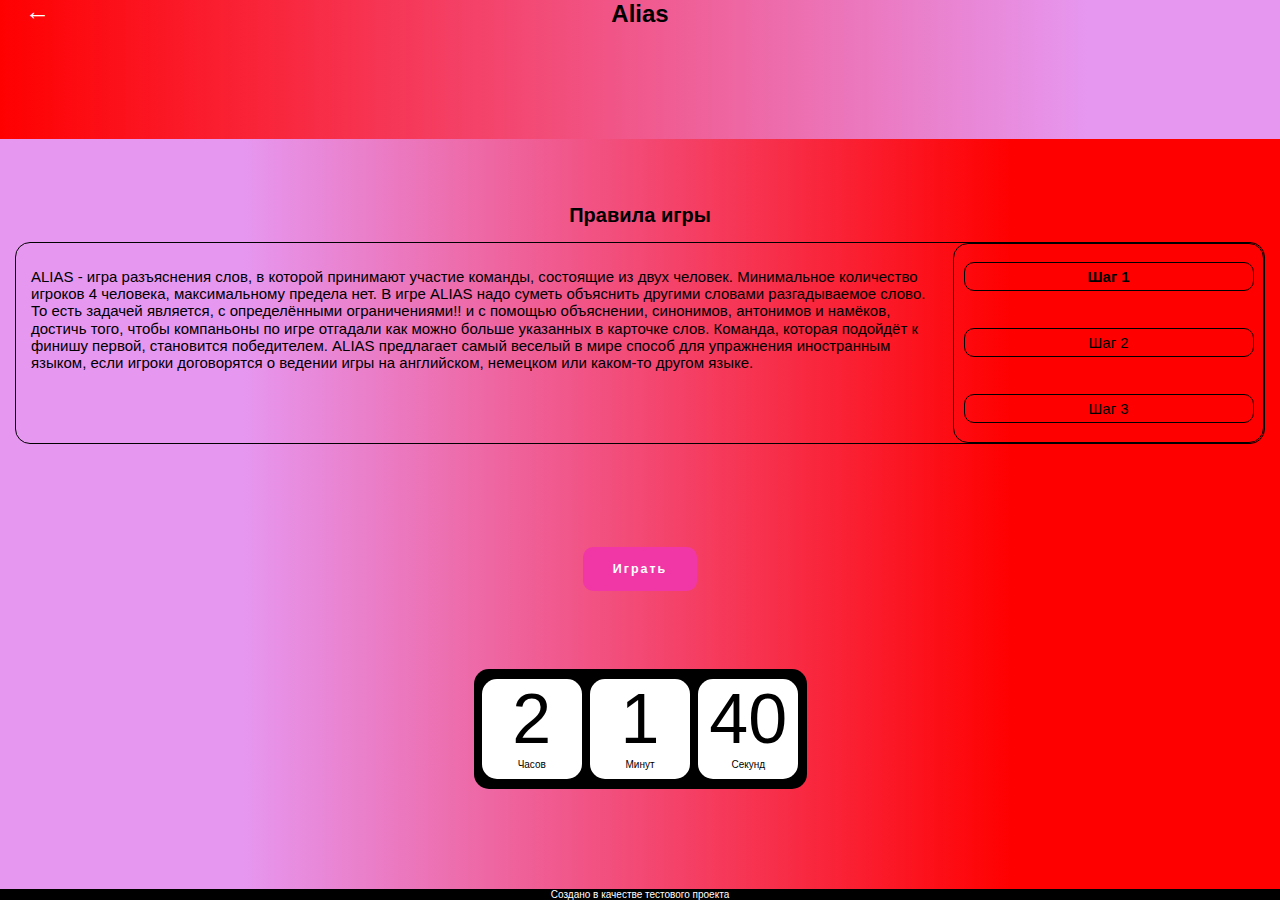
==== Alias/index.html @ d0a63096 "learning further" ====
<!DOCTYPE html>
<html lang="en">
  <head>
    <meta charset="UTF-8" />
    <meta http-equiv="X-UA-Compatible" content="IE=edge" />
    <meta name="viewport" content="width=device-width, initial-scale=1.0" />
    <link rel="stylesheet" href="css/index.css" />
    <script defer src="./scripts/aliasScript.js"></script>
    <title>Alias</title>
  </head>
  <body>
    <header class="header">
      <h1>Alias</h1>
    </header>
    <main class="main">
      <section class="rules">
        <h2 class="rules_head">Правила игры</h2>
        <div class="rules_body">
          <div class="rules_body__content">
            <div class="rules_body__content-item active">
              ALIAS - игра разъяснения слов, в которой принимают участие
              команды, состоящие из двух человек. Минимальное количество игроков
              4 человека, максимальному предела нет. В игре ALIAS надо суметь
              объяснить другими словами разгадываемое слово. То есть задачей
              является, с определёнными ограничениями!! и с помощью объяснении,
              синонимов, антонимов и намёков, достичь того, чтобы компаньоны по
              игре отгадали как можно больше указанных в карточке слов. Команда,
              которая подойдёт к финишу первой, становится победителем. ALIAS
              предлагает самый веселый в мире способ для упражнения иностранным
              языком, если игроки договорятся о ведении игры на английском,
              немецком или каком-то другом языке.
            </div>
            <div class="rules_body__content-item hidden">
              Ход игры Карточки со словами перемешиваются и складываются в
              ячейки коробки. Последнюю карточку каждой колоды переворачивают.
              Это делается для того, чтобы в свое время увидеть, что вся колода
              сыграна и после этого перемешать колоду снова. Очередность ведения
              игры разыгрывается игроками. Команда, которая начинает игру,
              договаривается между собой, кто из членов команды объясняет, а
              кторазгадывает. Разъясняющий берет определенное количество
              карточек в руки (15-20 шт.), а остальные члены команды задают ему
              какой-либо номер от 1 до 8, (номер слова на карточке), например 4.
              (См. Правила касающиеся разъяснений). После каждого правильно
              отгаданного слова он кладет эту карточку на стол и начинает
              разъяснять слово под номером 4 со следующей карточки. Когда песок
              в песочных часах стечёт вниз, остальные команды кричат "пиип".
            </div>
            <div class="rules_body__content-item hidden">
              Минусовые шаги за ошибки Если разъясняющий сделает ошибку в своем
              разъяснении, то ответ не зачитывается и команда получает за это
              штраф в виде одного минусового шага.
            </div>
          </div>
          <div class="rules_body__nav">
            <div class="rules_body__nav-btn rules_body__nav-btn_active">
              Шаг 1
            </div>
            <div class="rules_body__nav-btn">Шаг 2</div>
            <div class="rules_body__nav-btn">Шаг 3</div>
          </div>
        </div>
      </section>
      <div class="play">
        <a href="./playindex.html" class="playBtn">Играть</a>
      </div>
      <section class="timer-section">
        <div class="timer">
          <div class="timer_item">
            <div class="timer_item-count"><span id="hours"></span></div>
            <div class="timer_item-unit">Часов</div>
          </div>
          <div class="timer_item">
            <div class="timer_item-count"><span id="minutes"></span></div>
            <div class="timer_item-unit">Минут</div>
          </div>
          <div class="timer_item">
            <div class="timer_item-count"><span id="seconds"></span></div>
            <div class="timer_item-unit">Секунд</div>
          </div>
        </div>
      </section>
    </main>
    <footer class="footer">Создано в качестве тестового проекта</footer>
    <script src="./scripts/timer.js"></script>
  </body>
</html>
---- Alias/css/index.css ----
html {
  line-height: 1.15;
  -webkit-text-size-adjust: 100%;
}

body {
  margin: 0;
  padding: 0;
  font-size: 20px;
  height: 100%;
  width: 100%;
}

html,
body {
  font-size: 10px;
}

main {
  display: block;
}

hr {
  box-sizing: content-box;
  /* 1 */
  height: 0;
  /* 1 */
  overflow: visible;
  /* 2 */
}

pre {
  font-family: monospace, monospace;
  /* 1 */
  font-size: 1em;
  /* 2 */
}

a {
  background-color: transparent;
  font-family: "Chivo", sans-serif;
  color: #fff;
  text-decoration: none;
  font-size: 1.25rem;
}

abbr[title] {
  border-bottom: none;
  /* 1 */
  text-decoration: underline;
  /* 2 */
  text-decoration: underline dotted;
  /* 2 */
}

b,
strong {
  font-weight: bolder;
}

code,
kbd,
samp {
  font-family: monospace, monospace;
  /* 1 */
  font-size: 1em;
  /* 2 */
}

small {
  font-size: 80%;
}

sub,
sup {
  font-size: 75%;
  line-height: 0;
  position: relative;
  vertical-align: baseline;
}

sub {
  bottom: -0.25em;
}

sup {
  top: -0.5em;
}

img {
  border-style: none;
}

button,
input,
optgroup,
select,
textarea {
  font-family: inherit;
  /* 1 */
  font-size: 100%;
  /* 1 */
  line-height: 1.15;
  /* 1 */
  margin: 0;
  /* 2 */
}

button,
input {
  /* 1 */
  overflow: visible;
}

button,
select {
  /* 1 */
  text-transform: none;
}

button,
[type="button"],
[type="reset"],
[type="submit"] {
  -webkit-appearance: button;
}

button::-moz-focus-inner,
[type="button"]::-moz-focus-inner,
[type="reset"]::-moz-focus-inner,
[type="submit"]::-moz-focus-inner {
  border-style: none;
  padding: 0;
}

button:-moz-focusring,
[type="button"]:-moz-focusring,
[type="reset"]:-moz-focusring,
[type="submit"]:-moz-focusring {
  outline: 1px dotted ButtonText;
}

fieldset {
  padding: 0.35em 0.75em 0.625em;
}

legend {
  box-sizing: border-box;
  /* 1 */
  color: inherit;
  /* 2 */
  display: table;
  /* 1 */
  max-width: 100%;
  /* 1 */
  padding: 0;
  /* 3 */
  white-space: normal;
  /* 1 */
}

progress {
  vertical-align: baseline;
}

textarea {
  overflow: auto;
}

[type="checkbox"],
[type="radio"] {
  box-sizing: border-box;
  /* 1 */
  padding: 0;
  /* 2 */
}

[type="number"]::-webkit-inner-spin-button,
[type="number"]::-webkit-outer-spin-button {
  height: auto;
}

[type="search"] {
  -webkit-appearance: textfield;
  /* 1 */
  outline-offset: -2px;
  /* 2 */
}

[type="search"]::-webkit-search-decoration {
  -webkit-appearance: none;
}

::-webkit-file-upload-button {
  -webkit-appearance: button;
  /* 1 */
  font: inherit;
  /* 2 */
}

details {
  display: block;
}

summary {
  display: list-item;
}

template {
  display: none;
}

[hidden] {
  display: none;
}

.header {
  background: #020024;
  background: linear-gradient(90deg, #020024 0%, red 0%, #e697f0 85%);
}

.header > h1 {
  margin: 0;
  font-size: 24px;
  color: black;
  text-align: center;
  font-family: 'Franklin Gothic Medium', 'Arial Narrow', Arial, sans-serif;
}

.header::before {
  content: '\2190';
  position: absolute;
  font-size: 25px;
  color: white;
  top: -2px;
  left: 25px;
  background-color: transparent;
}

.rules {
  padding: 15px;
  height: 250px;
}

.rules_head {
  margin: 0;
  font-size: 24px;
  color: black;
  text-align: center;
  font-family: 'Franklin Gothic Medium', 'Arial Narrow', Arial, sans-serif;
  font-size: 20px;
  margin-bottom: 15px;
}

.rules_body {
  display: grid;
  grid-template-columns: 3fr 1fr;
  gap: 5px;
  height: 200px;
  border: 1px solid black;
  border-radius: 15px;
}

.rules_body__content {
  padding: 15px 3px 3px 15px;
}

.rules_body__content-item {
  font-family: 'Franklin Gothic Medium', 'Arial Narrow', Arial, sans-serif;
  font-size: 15px;
  padding: 10px 0 10px 0;
}

.rules_body__nav {
  display: flex;
  flex-direction: column;
  align-items: center;
  justify-content: space-around;
  border: 1px solid black;
  border-radius: 15px;
}

.rules_body__nav-btn {
  cursor: pointer;
  width: 90%;
  text-align: center;
  font-family: 'Franklin Gothic Medium', 'Arial Narrow', Arial, sans-serif;
  font-size: 15px;
  padding: 5px;
  border: 1px solid black;
  border-radius: 10px;
}

.rules_body__nav-btn_active {
  font-weight: 800;
}

.active {
  display: block;
  animation: text-focus-in 1s linear both;
}

.hidden {
  display: none;
}

@keyframes text-focus-in {
  0% {
    filter: blur(12px);
    opacity: 0;
  }
  100% {
    filter: blur(0px);
    opacity: 1;
  }
}

.footer {
  font-family: 'Franklin Gothic Medium', 'Arial Narrow', Arial, sans-serif;
  background-color: black;
  color: white;
  text-align: center;
  position: fixed;
  width: 100%;
  left: 0;
  bottom: 0;
}

.play {
  width: 100%;
  height: 200px;
  display: flex;
  align-items: center;
  justify-content: space-around;
}

.playBtn {
  align-self: center;
  text-decoration: none;
  display: block;
  padding: 15px 30px;
  margin: 20px 10px;
  border-radius: 10px;
  box-shadow: 0 0 40px 40px #F137A6 inset, 0 0 0 0 #F137A6;
  font-family: 'Montserrat', sans-serif;
  font-weight: bold;
  letter-spacing: 2px;
  color: white;
  transition: .15s ease-in-out;
}

.playBtn:hover {
  box-shadow: 0 0 10px 0 #F137A6 inset, 0 0 10px 4px #F137A6;
  color: black;
}

.addteam {
  width: 100%;
  height: 100%;
  display: flex;
  flex-direction: column;
  align-items: center;
  justify-content: space-around;
}

.addteam_menu {
  width: 100%;
  display: flex;
  flex-direction: column;
  align-items: center;
  justify-content: space-around;
}

@media screen and (min-width: 900px) {
  .addteam_menu {
    width: 70%;
  }
}

.addteam_menu_header {
  margin: 0;
  font-size: 24px;
  color: black;
  text-align: center;
  font-family: 'Franklin Gothic Medium', 'Arial Narrow', Arial, sans-serif;
}

.addteam_menu_items {
  width: 100%;
  height: 500px;
}

.addteam_menu_items-item {
  border-bottom: solid 1px black;
  height: 62.5px;
  padding: 6px 0 6px 0;
  display: flex;
  flex-direction: column;
  justify-content: flex-start;
}

.addteam_menu_items-item > p {
  display: inline-block;
  text-align: center;
  font-size: 25px;
  color: black;
  text-decoration: none;
  font-family: 'Franklin Gothic Medium', 'Arial Narrow', Arial, sans-serif;
}

.addteam_menu_items-item-remove {
  display: inline-block;
  margin-left: 50px;
  background-color: red;
  border-radius: 25px;
}

.addteam_menu_items-item-remove:hover {
  background-color: #ff8080;
}

.addteam_menu_btn {
  display: block;
  color: white;
  background-color: black;
  border-radius: 10px;
  font-size: 24px;
  text-decoration: none;
  font-family: 'Franklin Gothic Medium', 'Arial Narrow', Arial, sans-serif;
}

.addteam_menu_btn:hover {
  color: black;
  background-color: white;
}

.form_add {
  display: flex;
  flex-direction: column;
  align-items: center;
}

.form_add-btn {
  align-self: center;
  text-decoration: none;
  display: block;
  padding: 15px 30px;
  margin: 0 0;
  border-radius: 10px;
  box-shadow: 0 0 40px 40px #F137A6 inset, 0 0 0 0 #F137A6;
  font-family: 'Montserrat', sans-serif;
  font-weight: bold;
  letter-spacing: 2px;
  color: white;
  transition: .15s ease-in-out;
}

.form_add-btn:hover {
  box-shadow: 0 0 10px 0 #F137A6 inset, 0 0 10px 4px #F137A6;
  color: black;
}

.form_add > input {
  width: 100%;
  border-radius: 10px;
  line-height: 2;
  margin-bottom: 15px;
}

.start_game {
  align-self: center;
  text-decoration: none;
  display: block;
  padding: 15px 30px;
  margin: 20px 0;
  border-radius: 10px;
  box-shadow: 0 0 40px 40px #F137A6 inset, 0 0 0 0 #F137A6;
  font-family: 'Montserrat', sans-serif;
  font-weight: bold;
  letter-spacing: 2px;
  color: white;
  transition: .15s ease-in-out;
}

.start_game:hover {
  box-shadow: 0 0 10px 0 #F137A6 inset, 0 0 10px 4px #F137A6;
  color: black;
}

.timer-section {
  width: 100%;
  display: flex;
  align-items: center;
  justify-content: space-around;
}

.timer {
  background-color: black;
  width: 333px;
  height: 120px;
  border-radius: 15px;
  display: flex;
  flex-direction: row;
  align-items: center;
  justify-content: space-evenly;
}

.timer_item {
  background-color: white;
  height: 100px;
  width: 100px;
  border-radius: 15px;
}

.timer_item-count {
  width: 100%;
  text-align: center;
  height: 80%;
  display: flex;
  align-items: center;
  justify-content: center;
  font-family: 'Franklin Gothic Medium', 'Arial Narrow', Arial, sans-serif;
  font-size: 70px;
}

.timer_item-unit {
  text-align: center;
  width: 100%;
  height: 20%;
  font-family: 'Franklin Gothic Medium', 'Arial Narrow', Arial, sans-serif;
}

body {
  height: 100vh;
  display: grid;
  grid-template-columns: 1fr;
  gap: 50px;
  background: #e697f0;
  background: linear-gradient(90deg, #e697f0 19%, red 79%);
}

.main {
  padding: 0;
  margin: 0;
  width: 100%;
  height: 100%;
}
/*# sourceMappingURL=index.css.map */
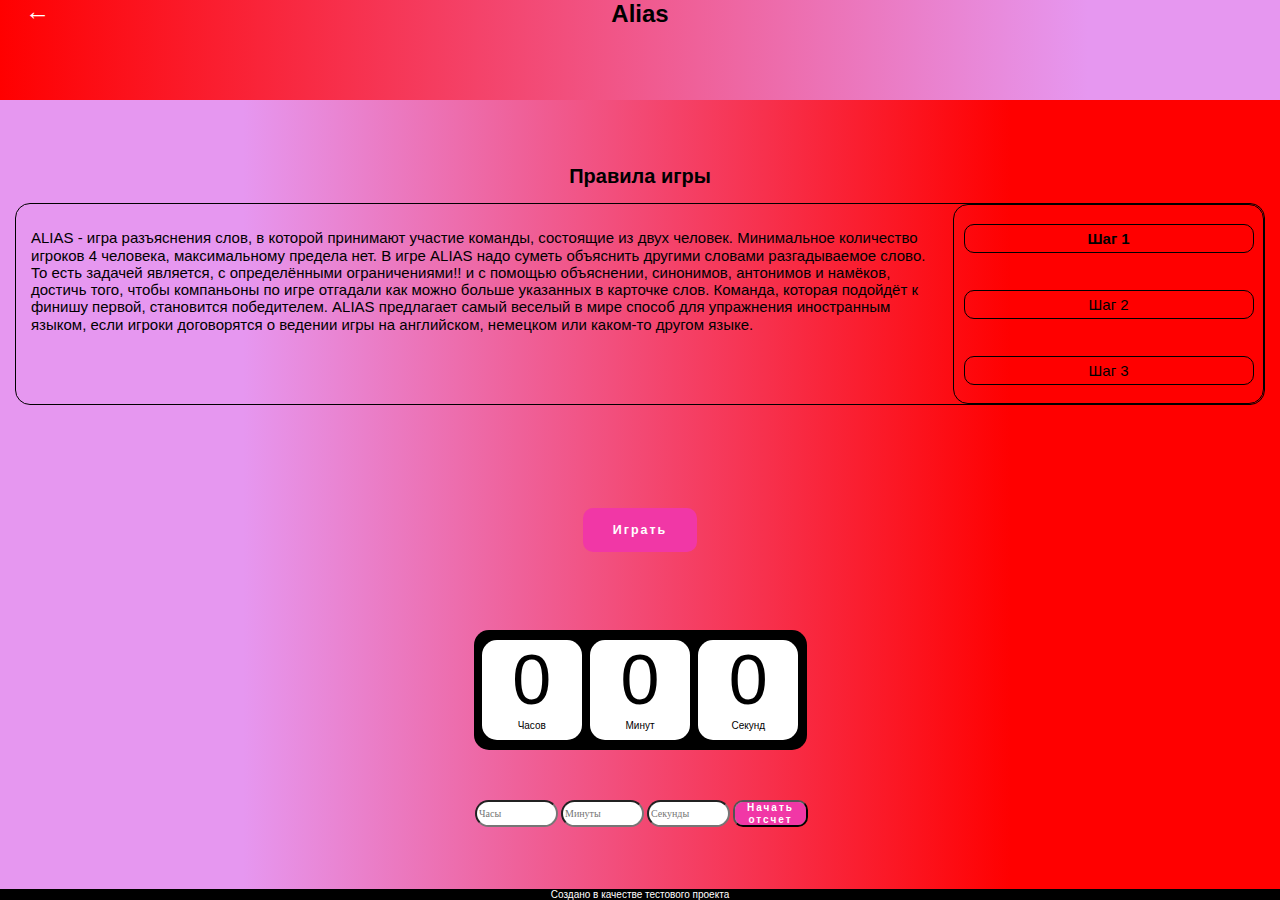
==== commit ead0a723: "add modal window after timer finish" ====
--- a/Alias/index.html
+++ b/Alias/index.html
@@ -66,19 +66,31 @@
       <section class="timer-section">
         <div class="timer">
           <div class="timer_item">
-            <div class="timer_item-count"><span id="hours"></span></div>
+            <div class="timer_item-count"><span id="hours">0</span></div>
             <div class="timer_item-unit">Часов</div>
           </div>
           <div class="timer_item">
-            <div class="timer_item-count"><span id="minutes"></span></div>
+            <div class="timer_item-count"><span id="minutes">0</span></div>
             <div class="timer_item-unit">Минут</div>
           </div>
           <div class="timer_item">
-            <div class="timer_item-count"><span id="seconds"></span></div>
+            <div class="timer_item-count"><span id="seconds">0</span></div>
             <div class="timer_item-unit">Секунд</div>
           </div>
         </div>
       </section>
+      <section class="timer_form">
+        <form class="timer_form-form">
+          <input id="hours2" type="text" placeholder="Часы" />
+          <input id="minutes2" type="text" placeholder="Минуты" />
+          <input id="seconds2" type="text" placeholder="Секунды" />
+          <button type="submit">Начать отсчет</button>
+        </form>
+      </section>
+      <div class="timer-modal timer-modal-hidden">
+        <h3 class="timer-modal-head">Время вышло</h3>
+        <button class="timer-modal-close">Спасибо</button>
+      </div>
     </main>
     <footer class="footer">Создано в качестве тестового проекта</footer>
     <script src="./scripts/timer.js"></script>
--- a/Alias/css/index.css
+++ b/Alias/css/index.css
@@ -494,6 +494,61 @@
   justify-content: space-around;
 }
 
+.timer-modal {
+  box-sizing: border-box;
+  position: fixed;
+  width: 80%;
+  height: 60vh;
+  top: 50%;
+  left: 50%;
+  transform: translate(-50%, -50%);
+  background: #e410ff;
+  background: radial-gradient(circle, rgba(228, 16, 255, 0.899597) 23%, #ffa0a0 66%);
+  border-radius: 15px;
+}
+
+.timer-modal-visible {
+  display: flex;
+  flex-direction: column;
+  align-items: center;
+  justify-content: space-around;
+}
+
+.timer-modal-hidden {
+  display: none;
+}
+
+.timer-modal-head {
+  text-align: center;
+  font-family: 'Franklin Gothic Medium', 'Arial Narrow', Arial, sans-serif;
+  font-style: italic;
+  font-size: 60px;
+}
+
+.timer-modal-close {
+  align-self: center;
+  text-decoration: none;
+  display: block;
+  padding: 15px 30px;
+  margin: 0 0;
+  border-radius: 10px;
+  box-shadow: 0 0 40px 40px #F137A6 inset, 0 0 0 0 #F137A6;
+  font-family: 'Montserrat', sans-serif;
+  font-weight: bold;
+  letter-spacing: 2px;
+  color: white;
+  transition: .15s ease-in-out;
+  position: fixed;
+  top: 100%;
+  left: 50%;
+  transform: translate(-50%, -120%);
+}
+
+.timer-modal-close:hover {
+  box-shadow: 0 0 10px 0 #F137A6 inset, 0 0 10px 4px #F137A6;
+  color: black;
+}
+
 .timer {
   background-color: black;
   width: 333px;
@@ -528,6 +583,64 @@
   width: 100%;
   height: 20%;
   font-family: 'Franklin Gothic Medium', 'Arial Narrow', Arial, sans-serif;
+}
+
+.timer_form {
+  display: flex;
+  align-items: center;
+  justify-content: space-around;
+  padding-top: 50px;
+}
+
+.timer_form > form {
+  width: 330px;
+  display: grid;
+  grid-template-columns: repeat(4, 1fr);
+  gap: 3px;
+}
+
+.timer_form > form > input {
+  width: 75px;
+  border-radius: 15px;
+}
+
+.timer_form > form > button {
+  width: 75px;
+  align-self: center;
+  text-decoration: none;
+  display: block;
+  padding: 15px 30px;
+  margin: 0 0;
+  border-radius: 10px;
+  box-shadow: 0 0 40px 40px #F137A6 inset, 0 0 0 0 #F137A6;
+  font-family: 'Montserrat', sans-serif;
+  font-weight: bold;
+  letter-spacing: 2px;
+  color: white;
+  transition: .15s ease-in-out;
+  text-align: center;
+  font-size: 10px;
+  padding: 0;
+}
+
+.timer_form > form > button:hover {
+  box-shadow: 0 0 10px 0 #F137A6 inset, 0 0 10px 4px #F137A6;
+  color: black;
+}
+
+#hours {
+  grid-column-start: 1;
+  grid-column-end: 2;
+}
+
+#minutes {
+  grid-column-start: 2;
+  grid-column-end: 3;
+}
+
+#seconds {
+  grid-column-start: 3;
+  grid-column-end: 4;
 }
 
 body {
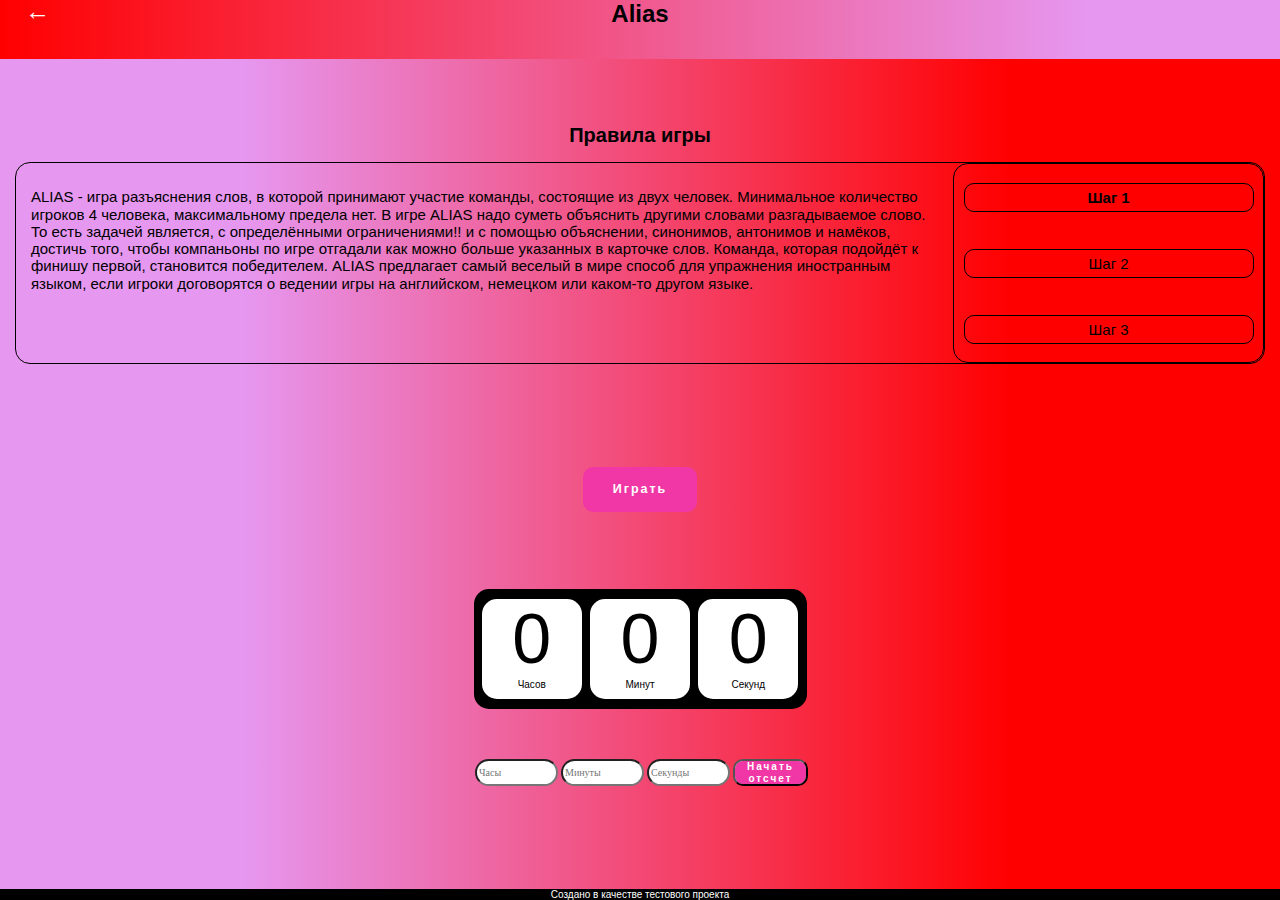
==== commit bbe3b4b4: "added blur behind modal window" ====
--- a/Alias/index.html
+++ b/Alias/index.html
@@ -93,6 +93,7 @@
       </div>
     </main>
     <footer class="footer">Создано в качестве тестового проекта</footer>
+    <div id="blur" class=""></div>
     <script src="./scripts/timer.js"></script>
   </body>
 </html>
--- a/Alias/css/index.css
+++ b/Alias/css/index.css
@@ -494,10 +494,22 @@
   justify-content: space-around;
 }
 
+.blur {
+  box-sizing: border-box;
+  width: 100%;
+  height: 100%;
+  position: fixed;
+  top: 0;
+  z-index: 5;
+  background-color: transparent;
+  backdrop-filter: blur(5px);
+}
+
 .timer-modal {
   box-sizing: border-box;
   position: fixed;
   width: 80%;
+  z-index: 10;
   height: 60vh;
   top: 50%;
   left: 50%;
